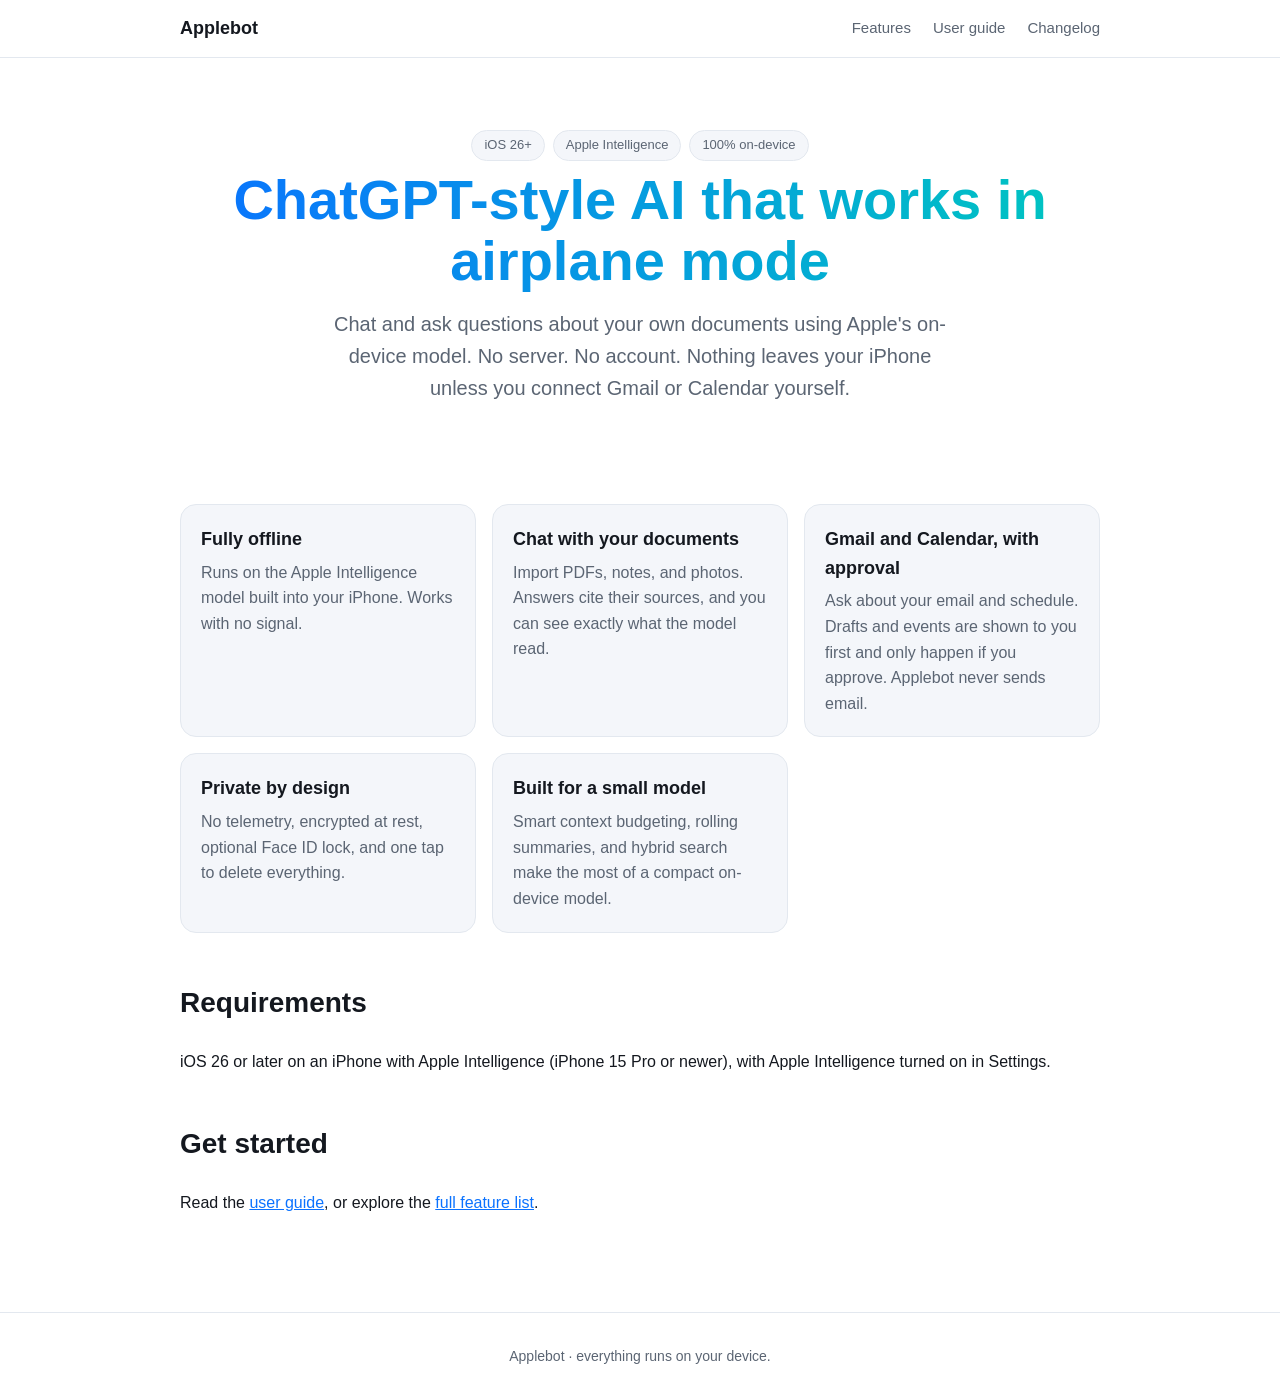
==== site/index.html @ ad2ea443 "bugfix" ====
<!doctype html>
<html lang="en">
<head>
  <meta charset="utf-8">
  <meta name="viewport" content="width=device-width, initial-scale=1">
  <title>Applebot: private, offline AI chat for iPhone</title>
  <meta name="description" content="Applebot is an offline ChatGPT-style assistant that runs Apple's on-device model and answers questions about your own documents.">
  <link rel="stylesheet" href="style.css">
</head>
<body>
<header class="site">
  <nav>
    <a class="brand" href="index.html">Applebot</a>
    <a class="link" href="features.html">Features</a>
    <a class="link" href="user-guide.html">User guide</a>
    <a class="link" href="changelog.html">Changelog</a>
  </nav>
</header>
<main>
  <section class="hero">
    <span class="badge">iOS 26+</span><span class="badge">Apple Intelligence</span><span class="badge">100% on-device</span>
    <h1>ChatGPT-style AI that works in airplane mode</h1>
    <p class="lead">Chat and ask questions about your own documents using Apple's on-device model. No server. No account. Nothing leaves your iPhone unless you connect Gmail or Calendar yourself.</p>
  </section>

  <section class="grid">
    <div class="card"><h3>Fully offline</h3><p>Runs on the Apple Intelligence model built into your iPhone. Works with no signal.</p></div>
    <div class="card"><h3>Chat with your documents</h3><p>Import PDFs, notes, and photos. Answers cite their sources, and you can see exactly what the model read.</p></div>
    <div class="card"><h3>Gmail and Calendar, with approval</h3><p>Ask about your email and schedule. Drafts and events are shown to you first and only happen if you approve. Applebot never sends email.</p></div>
    <div class="card"><h3>Private by design</h3><p>No telemetry, encrypted at rest, optional Face ID lock, and one tap to delete everything.</p></div>
    <div class="card"><h3>Built for a small model</h3><p>Smart context budgeting, rolling summaries, and hybrid search make the most of a compact on-device model.</p></div>
  </section>

  <h2>Requirements</h2>
  <p>iOS 26 or later on an iPhone with Apple Intelligence (iPhone 15 Pro or newer), with Apple Intelligence turned on in Settings.</p>

  <h2>Get started</h2>
  <p>Read the <a href="user-guide.html">user guide</a>, or explore the <a href="features.html">full feature list</a>.</p>
</main>
<footer>Applebot &middot; everything runs on your device.</footer>
</body>
</html>
---- site/style.css ----
:root {
  --blue: #0a72ff;
  --teal: #00c7bf;
  --ink: #14181f;
  --muted: #5b6573;
  --bg: #ffffff;
  --card: #f4f6fa;
  --border: #e3e8ef;
  color-scheme: light dark;
}

@media (prefers-color-scheme: dark) {
  :root {
    --ink: #eef1f6;
    --muted: #9aa5b5;
    --bg: #0e1116;
    --card: #171c24;
    --border: #262d38;
  }
}

* { box-sizing: border-box; }

body {
  margin: 0;
  font: 16px/1.6 -apple-system, BlinkMacSystemFont, "SF Pro Text", "Segoe UI", Roboto, sans-serif;
  color: var(--ink);
  background: var(--bg);
}

a { color: var(--blue); }

header.site {
  position: sticky;
  top: 0;
  z-index: 10;
  backdrop-filter: blur(12px);
  background: color-mix(in srgb, var(--bg) 85%, transparent);
  border-bottom: 1px solid var(--border);
}

header.site nav {
  max-width: 960px;
  margin: 0 auto;
  padding: 14px 20px;
  display: flex;
  gap: 22px;
  align-items: center;
}

header.site .brand { font-weight: 700; font-size: 18px; color: var(--ink); text-decoration: none; margin-right: auto; }
header.site a.link { color: var(--muted); text-decoration: none; font-size: 15px; }
header.site a.link:hover, header.site a.link[aria-current="page"] { color: var(--ink); }

main { max-width: 960px; margin: 0 auto; padding: 0 20px 80px; }

.hero { text-align: center; padding: 72px 0 40px; }
.hero h1 {
  font-size: clamp(34px, 6vw, 56px);
  line-height: 1.1;
  margin: 0 0 16px;
  background: linear-gradient(90deg, var(--blue), var(--teal));
  -webkit-background-clip: text;
  background-clip: text;
  color: transparent;
}
.hero p.lead { font-size: 20px; color: var(--muted); max-width: 640px; margin: 0 auto 28px; }

.badge {
  display: inline-block;
  padding: 4px 12px;
  border-radius: 999px;
  background: var(--card);
  border: 1px solid var(--border);
  font-size: 13px;
  color: var(--muted);
  margin: 0 4px 8px;
}

.grid { display: grid; gap: 16px; grid-template-columns: repeat(auto-fit, minmax(260px, 1fr)); margin: 32px 0; }
.card { background: var(--card); border: 1px solid var(--border); border-radius: 16px; padding: 20px; }
.card h3 { margin: 0 0 6px; font-size: 18px; }
.card p { margin: 0; color: var(--muted); }

h2 { margin-top: 48px; font-size: 28px; }
h3 { margin-top: 28px; }

code { background: var(--card); border: 1px solid var(--border); border-radius: 6px; padding: 1px 6px; font-size: 0.92em; }
pre { background: var(--card); border: 1px solid var(--border); border-radius: 12px; padding: 16px; overflow-x: auto; }
pre code { background: none; border: 0; padding: 0; }

table { width: 100%; border-collapse: collapse; margin: 16px 0; }
th, td { text-align: left; padding: 10px 12px; border-bottom: 1px solid var(--border); vertical-align: top; }
th { color: var(--muted); font-weight: 600; font-size: 14px; }

.callout { border-left: 4px solid var(--teal); background: var(--card); padding: 12px 16px; border-radius: 0 12px 12px 0; margin: 20px 0; }

footer { text-align: center; color: var(--muted); font-size: 14px; padding: 32px 20px; border-top: 1px solid var(--border); }
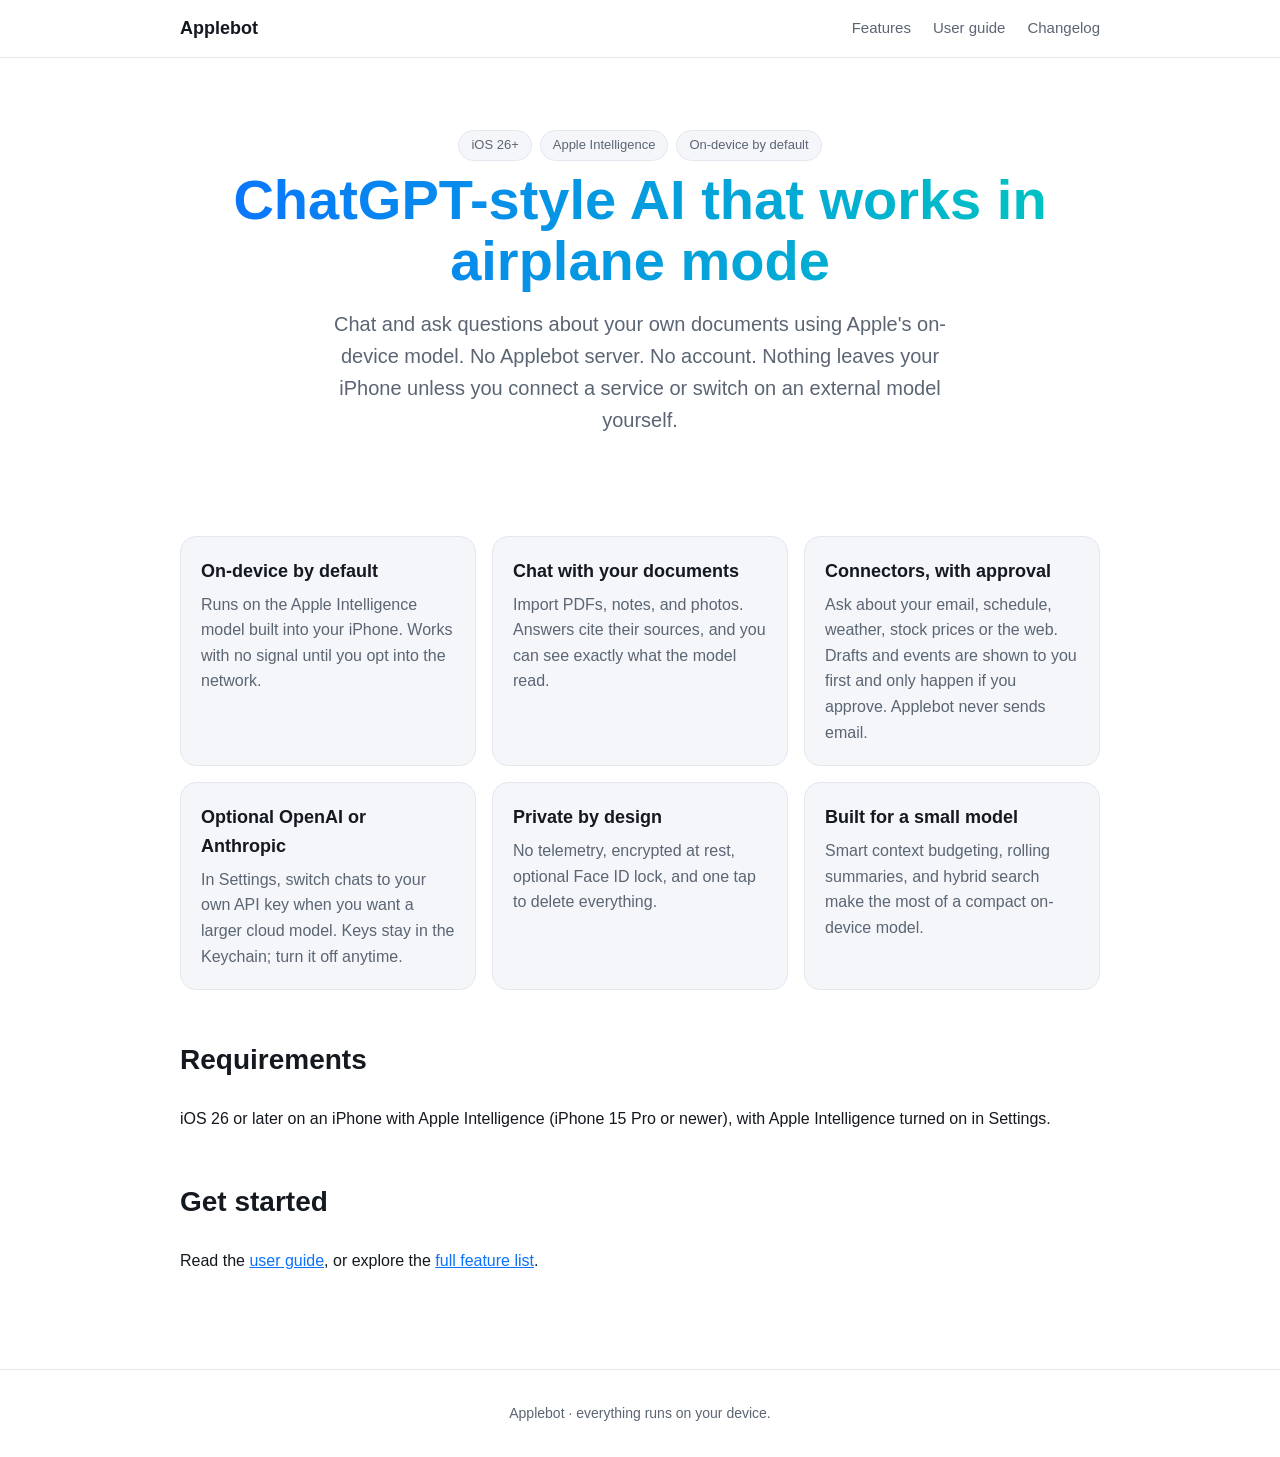
==== commit 2674e040: "bugfix" ====
--- a/site/index.html
+++ b/site/index.html
@@ -18,15 +18,16 @@
 </header>
 <main>
   <section class="hero">
-    <span class="badge">iOS 26+</span><span class="badge">Apple Intelligence</span><span class="badge">100% on-device</span>
+    <span class="badge">iOS 26+</span><span class="badge">Apple Intelligence</span><span class="badge">On-device by default</span>
     <h1>ChatGPT-style AI that works in airplane mode</h1>
-    <p class="lead">Chat and ask questions about your own documents using Apple's on-device model. No server. No account. Nothing leaves your iPhone unless you connect Gmail or Calendar yourself.</p>
+    <p class="lead">Chat and ask questions about your own documents using Apple's on-device model. No Applebot server. No account. Nothing leaves your iPhone unless you connect a service or switch on an external model yourself.</p>
   </section>
 
   <section class="grid">
-    <div class="card"><h3>Fully offline</h3><p>Runs on the Apple Intelligence model built into your iPhone. Works with no signal.</p></div>
+    <div class="card"><h3>On-device by default</h3><p>Runs on the Apple Intelligence model built into your iPhone. Works with no signal until you opt into the network.</p></div>
     <div class="card"><h3>Chat with your documents</h3><p>Import PDFs, notes, and photos. Answers cite their sources, and you can see exactly what the model read.</p></div>
-    <div class="card"><h3>Gmail and Calendar, with approval</h3><p>Ask about your email and schedule. Drafts and events are shown to you first and only happen if you approve. Applebot never sends email.</p></div>
+    <div class="card"><h3>Connectors, with approval</h3><p>Ask about your email, schedule, weather, stock prices or the web. Drafts and events are shown to you first and only happen if you approve. Applebot never sends email.</p></div>
+    <div class="card"><h3>Optional OpenAI or Anthropic</h3><p>In Settings, switch chats to your own API key when you want a larger cloud model. Keys stay in the Keychain; turn it off anytime.</p></div>
     <div class="card"><h3>Private by design</h3><p>No telemetry, encrypted at rest, optional Face ID lock, and one tap to delete everything.</p></div>
     <div class="card"><h3>Built for a small model</h3><p>Smart context budgeting, rolling summaries, and hybrid search make the most of a compact on-device model.</p></div>
   </section>
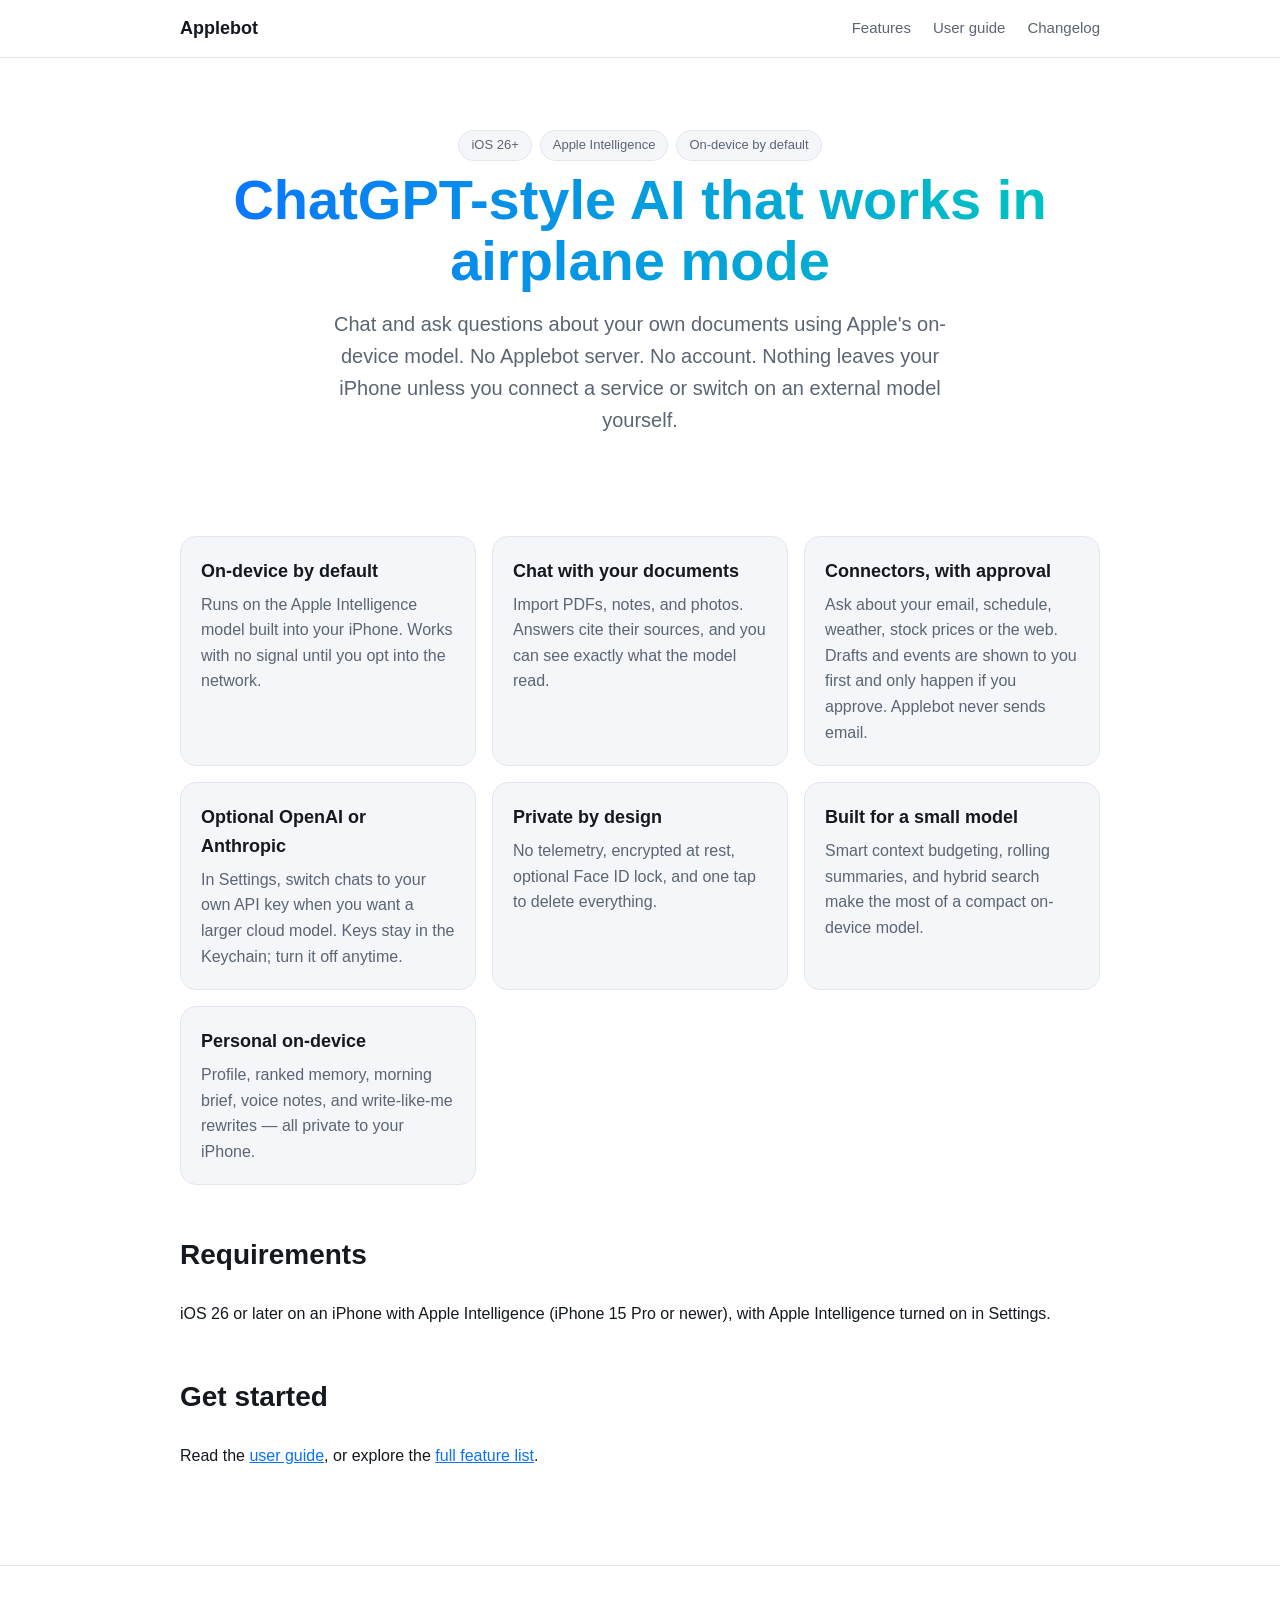
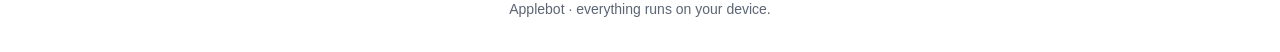
==== commit fe1eb605: "bugfix" ====
--- a/site/index.html
+++ b/site/index.html
@@ -30,6 +30,7 @@
     <div class="card"><h3>Optional OpenAI or Anthropic</h3><p>In Settings, switch chats to your own API key when you want a larger cloud model. Keys stay in the Keychain; turn it off anytime.</p></div>
     <div class="card"><h3>Private by design</h3><p>No telemetry, encrypted at rest, optional Face ID lock, and one tap to delete everything.</p></div>
     <div class="card"><h3>Built for a small model</h3><p>Smart context budgeting, rolling summaries, and hybrid search make the most of a compact on-device model.</p></div>
+    <div class="card"><h3>Personal on-device</h3><p>Profile, ranked memory, morning brief, voice notes, and write-like-me rewrites — all private to your iPhone.</p></div>
   </section>
 
   <h2>Requirements</h2>
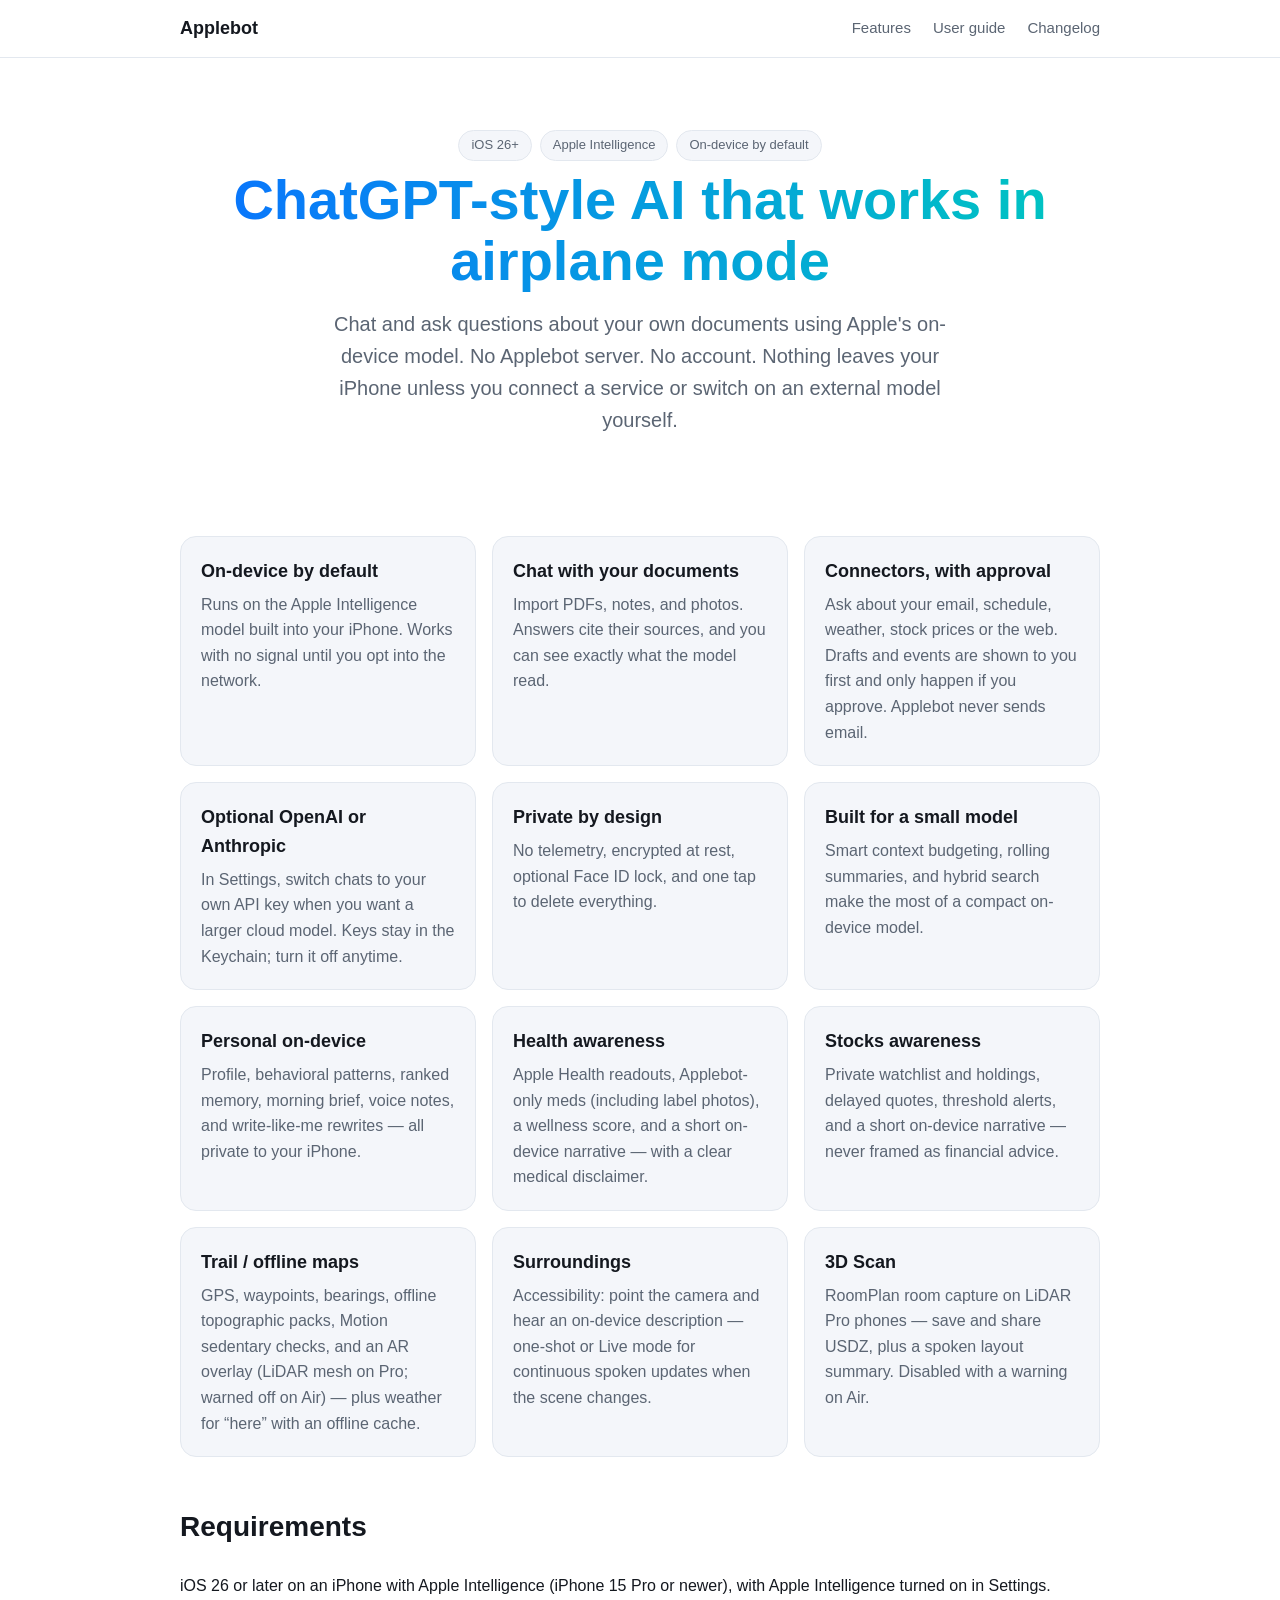
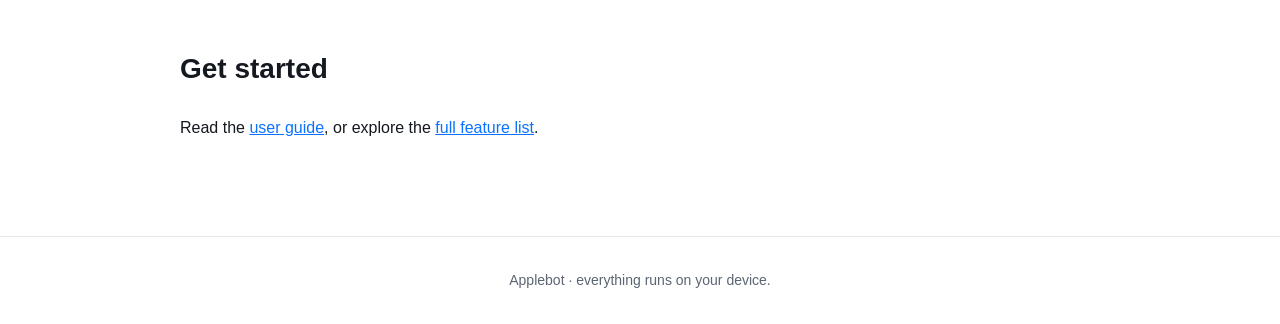
==== commit 10e10b8a: "bugfix" ====
--- a/site/index.html
+++ b/site/index.html
@@ -30,7 +30,12 @@
     <div class="card"><h3>Optional OpenAI or Anthropic</h3><p>In Settings, switch chats to your own API key when you want a larger cloud model. Keys stay in the Keychain; turn it off anytime.</p></div>
     <div class="card"><h3>Private by design</h3><p>No telemetry, encrypted at rest, optional Face ID lock, and one tap to delete everything.</p></div>
     <div class="card"><h3>Built for a small model</h3><p>Smart context budgeting, rolling summaries, and hybrid search make the most of a compact on-device model.</p></div>
-    <div class="card"><h3>Personal on-device</h3><p>Profile, ranked memory, morning brief, voice notes, and write-like-me rewrites — all private to your iPhone.</p></div>
+    <div class="card"><h3>Personal on-device</h3><p>Profile, behavioral patterns, ranked memory, morning brief, voice notes, and write-like-me rewrites — all private to your iPhone.</p></div>
+    <div class="card"><h3>Health awareness</h3><p>Apple Health readouts, Applebot-only meds (including label photos), a wellness score, and a short on-device narrative — with a clear medical disclaimer.</p></div>
+    <div class="card"><h3>Stocks awareness</h3><p>Private watchlist and holdings, delayed quotes, threshold alerts, and a short on-device narrative — never framed as financial advice.</p></div>
+    <div class="card"><h3>Trail / offline maps</h3><p>GPS, waypoints, bearings, offline topographic packs, Motion sedentary checks, and an AR overlay (LiDAR mesh on Pro; warned off on Air) — plus weather for “here” with an offline cache.</p></div>
+    <div class="card"><h3>Surroundings</h3><p>Accessibility: point the camera and hear an on-device description — one-shot or Live mode for continuous spoken updates when the scene changes.</p></div>
+    <div class="card"><h3>3D Scan</h3><p>RoomPlan room capture on LiDAR Pro phones — save and share USDZ, plus a spoken layout summary. Disabled with a warning on Air.</p></div>
   </section>
 
   <h2>Requirements</h2>
